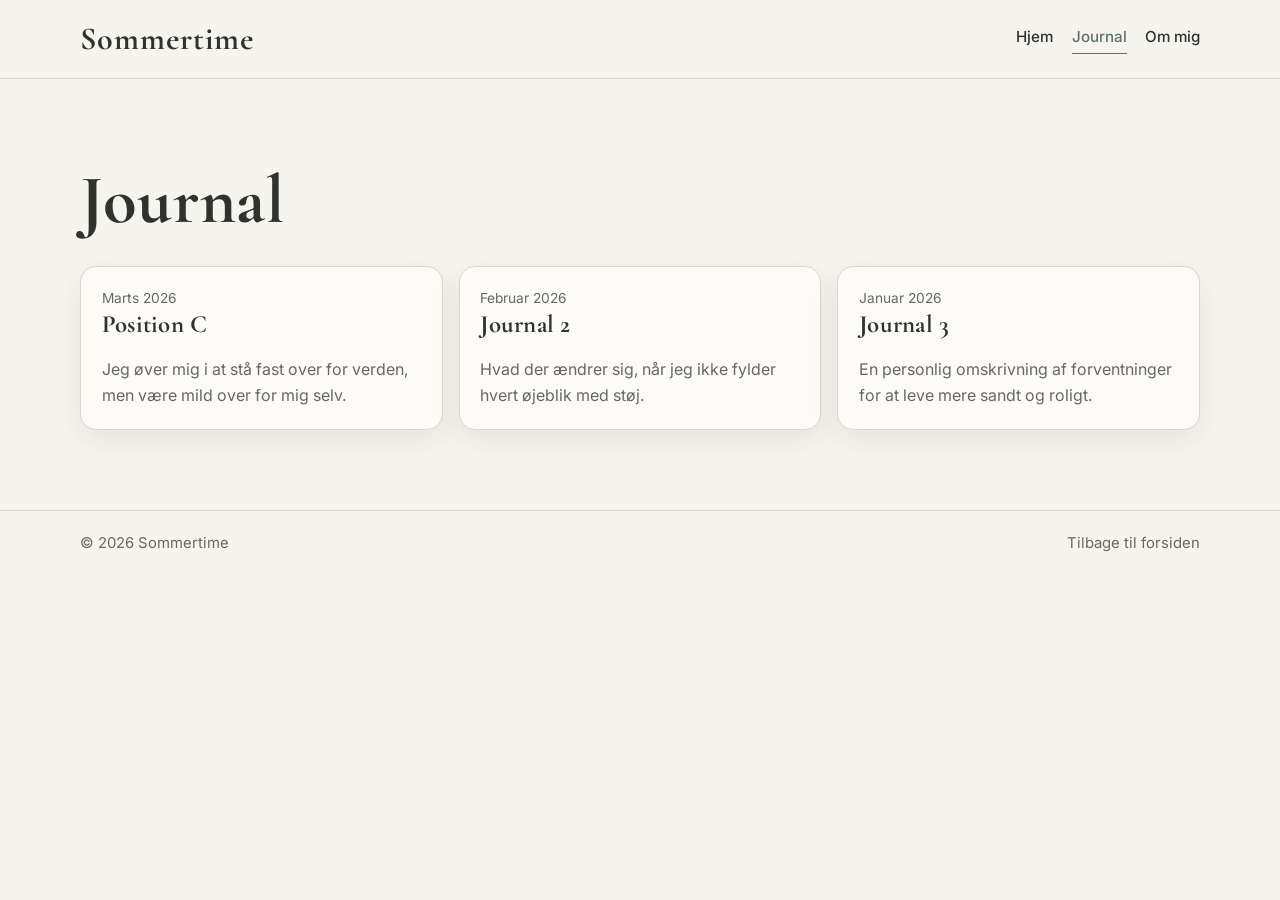
==== journal.html @ 0b249cf1 "Initial Sommertime blog Made-with: Cursor" ====
<!DOCTYPE html>
<html lang="da">
<head>
  <meta charset="UTF-8">
  <meta name="viewport" content="width=device-width, initial-scale=1.0">
  <title>Journal | Sommertime</title>
  <meta name="description" content="Læs journalindlæg på Sommertime.">
  <link rel="preconnect" href="https://fonts.googleapis.com">
  <link rel="preconnect" href="https://fonts.gstatic.com" crossorigin>
  <link href="https://fonts.googleapis.com/css2?family=Cormorant+Garamond:wght@500;600;700&family=Inter:wght@300;400;500;600&display=swap" rel="stylesheet">
  <link rel="stylesheet" href="styles.css">
</head>
<body>
  <header class="site-header">
    <div class="container header-inner">
      <a class="logo" href="index.html">Sommertime</a>
      <nav class="site-nav" aria-label="Hovedmenu">
        <a href="index.html">Hjem</a>
        <a class="active" href="journal.html">Journal</a>
        <a href="about.html">Om mig</a>
      </nav>
    </div>
  </header>

  <main>
    <section class="journal">
      <div class="container">
        <h1>Journal</h1>
        <div class="post-grid">
          <article class="post-card">
            <p class="post-meta">Marts 2026</p>
            <a class="post-card-link" href="journal-om-styrke-og-blidhed.html">
              <h3>Position C</h3>
              <p>Jeg øver mig i at stå fast over for verden, men være mild over for mig selv.</p>
            </a>
          </article>
          <article class="post-card">
            <p class="post-meta">Februar 2026</p>
            <a class="post-card-link" href="journal-stilhed-som-daglig-praksis.html">
              <h3>Journal 2</h3>
              <p>Hvad der ændrer sig, når jeg ikke fylder hvert øjeblik med støj.</p>
            </a>
          </article>
          <article class="post-card">
            <p class="post-meta">Januar 2026</p>
            <a class="post-card-link" href="journal-succes-paa-egne-vilkaar.html">
              <h3>Journal 3</h3>
              <p>En personlig omskrivning af forventninger for at leve mere sandt og roligt.</p>
            </a>
          </article>
        </div>
      </div>
    </section>
  </main>

  <footer class="site-footer">
    <div class="container footer-inner">
      <p>&copy; 2026 Sommertime</p>
      <a href="index.html">Tilbage til forsiden</a>
    </div>
  </footer>
</body>
</html>
---- styles.css ----
:root {
  --bg: #f6f4ef;
  --surface: #fcfbf8;
  --text: #2f322d;
  --muted: #65695f;
  --accent: #889b8d;
  --accent-deep: #5d7264;
  --line: #dbd6c9;
  --shadow: 0 10px 30px rgba(38, 44, 36, 0.08);
}

*,
*::before,
*::after {
  box-sizing: border-box;
}

html {
  scroll-behavior: smooth;
}

body {
  margin: 0;
  background: var(--bg);
  color: var(--text);
  font-family: "Inter", sans-serif;
  line-height: 1.65;
}

.container {
  width: min(1120px, 92%);
  margin: 0 auto;
}

.site-header {
  position: sticky;
  top: 0;
  z-index: 10;
  backdrop-filter: blur(10px);
  background: rgba(246, 244, 239, 0.88);
  border-bottom: 1px solid var(--line);
}

.home .site-header {
  position: absolute;
  width: 100%;
  background: transparent;
  border-bottom: none;
  backdrop-filter: none;
}

.header-inner {
  display: flex;
  align-items: center;
  justify-content: space-between;
  min-height: 78px;
  gap: 1.5rem;
}

.logo {
  text-decoration: none;
  color: var(--text);
  font-family: "Cormorant Garamond", serif;
  font-size: 2rem;
  font-weight: 700;
  letter-spacing: 0.03em;
}

.home .logo {
  color: #ffffff;
}

.site-nav {
  display: flex;
  gap: 1.15rem;
}

.site-nav a {
  text-decoration: none;
  color: var(--text);
  font-weight: 500;
  font-size: 0.95rem;
  padding-bottom: 0.2rem;
  border-bottom: 1px solid transparent;
  transition: border-color 0.2s ease, color 0.2s ease;
}

.site-nav a:hover,
.site-nav a.active {
  color: var(--accent-deep);
  border-color: var(--accent-deep);
}

.home .site-nav a {
  color: #ffffff;
}

.home .site-nav a:hover,
.home .site-nav a.active {
  color: #ffffff;
  border-color: #ffffff;
}

.hero {
  min-height: calc(100vh - 78px);
  display: grid;
  align-items: center;
  background:
    linear-gradient(rgba(246, 244, 239, 0.35), rgba(246, 244, 239, 0.35)),
    url("unsplash.jpg");
  background-size: cover;
  background-position: center;
  background-repeat: no-repeat;
}

.home .hero {
  min-height: 100vh;
}

.hero-content {
  max-width: 760px;
  padding-block: 4rem 5rem;
}

.hero-title {
  color: #ffffff;
  max-width: 12ch;
  text-shadow: 0 4px 16px rgba(0, 0, 0, 0.35);
  transform: translateX(-140px);
}

.hero-subtext {
  margin: 0.25rem 0 0;
  color: rgba(255, 255, 255, 0.92);
  font-size: 0.95rem;
  letter-spacing: 0.03em;
  transform: translateX(-140px);
}

.eyebrow {
  margin: 0 0 0.8rem;
  font-size: 0.83rem;
  letter-spacing: 0.16em;
  text-transform: uppercase;
  color: var(--muted);
}

h1,
h2,
h3 {
  margin: 0 0 1rem;
  font-family: "Cormorant Garamond", serif;
  line-height: 1.2;
  letter-spacing: 0.01em;
}

h1 {
  font-size: clamp(2.3rem, 6vw, 4.3rem);
  max-width: 14ch;
}

h2 {
  font-size: clamp(1.95rem, 4vw, 2.6rem);
}

h3 {
  font-size: 1.55rem;
}

.hero-text {
  margin: 0;
  max-width: 56ch;
  color: var(--muted);
  font-size: 1.05rem;
}

.button {
  display: inline-block;
  margin-top: 1.6rem;
  text-decoration: none;
  color: #f9f8f4;
  background: var(--accent-deep);
  padding: 0.72rem 1.15rem;
  border-radius: 999px;
  font-size: 0.95rem;
  font-weight: 600;
  transition: transform 0.2s ease, box-shadow 0.2s ease;
}

.button:hover {
  transform: translateY(-1px);
  box-shadow: var(--shadow);
}

.journal {
  padding: 5rem 0;
}

.post-grid {
  margin-top: 1.5rem;
  display: grid;
  grid-template-columns: repeat(3, minmax(0, 1fr));
  gap: 1rem;
}

.post-card {
  background: var(--surface);
  border: 1px solid var(--line);
  border-radius: 16px;
  padding: 1.3rem;
  box-shadow: var(--shadow);
}

.post-card-link {
  display: block;
  text-decoration: none;
}

.post-card-link h3 {
  color: var(--text);
}

.post-card-link p {
  color: var(--muted);
}

.post-card-link:hover h3 {
  color: var(--accent-deep);
}

.post-meta {
  margin: 0 0 0.4rem;
  color: var(--muted);
  font-size: 0.86rem;
}

.post-card p {
  margin: 0;
  color: var(--muted);
}

.page-main {
  min-height: calc(100vh - 160px);
  display: grid;
  align-items: center;
}

.page-content {
  max-width: 700px;
  padding: 4rem 0;
}

.entry-content h1 {
  margin-bottom: 0.9rem;
}

.entry-back-link {
  display: inline-block;
  margin-top: 1rem;
  color: var(--accent-deep);
  text-decoration: none;
  border-bottom: 1px solid transparent;
}

.entry-back-link:hover {
  border-color: var(--accent-deep);
}

.site-footer {
  border-top: 1px solid var(--line);
  padding: 1.2rem 0;
}

.footer-inner {
  display: flex;
  align-items: center;
  justify-content: space-between;
  gap: 1rem;
}

.footer-inner p,
.footer-inner a {
  margin: 0;
  color: var(--muted);
  text-decoration: none;
  font-size: 0.93rem;
}

.footer-inner a:hover {
  color: var(--accent-deep);
}

@media (max-width: 920px) {
  .hero-title {
    transform: translateX(-72px);
  }

  .hero-subtext {
    transform: translateX(-72px);
  }

  .post-grid {
    grid-template-columns: 1fr 1fr;
  }
}

@media (max-width: 700px) {
  .header-inner {
    min-height: auto;
    padding: 0.9rem 0;
    flex-direction: column;
    align-items: flex-start;
  }

  .hero {
    min-height: auto;
  }

  .hero-content {
    padding-block: 3.2rem 4rem;
  }

  .hero-title {
    transform: translateX(-24px);
  }

  .hero-subtext {
    transform: translateX(-24px);
  }

  .post-grid {
    grid-template-columns: 1fr;
  }

  .footer-inner {
    flex-direction: column;
    align-items: flex-start;
  }
}
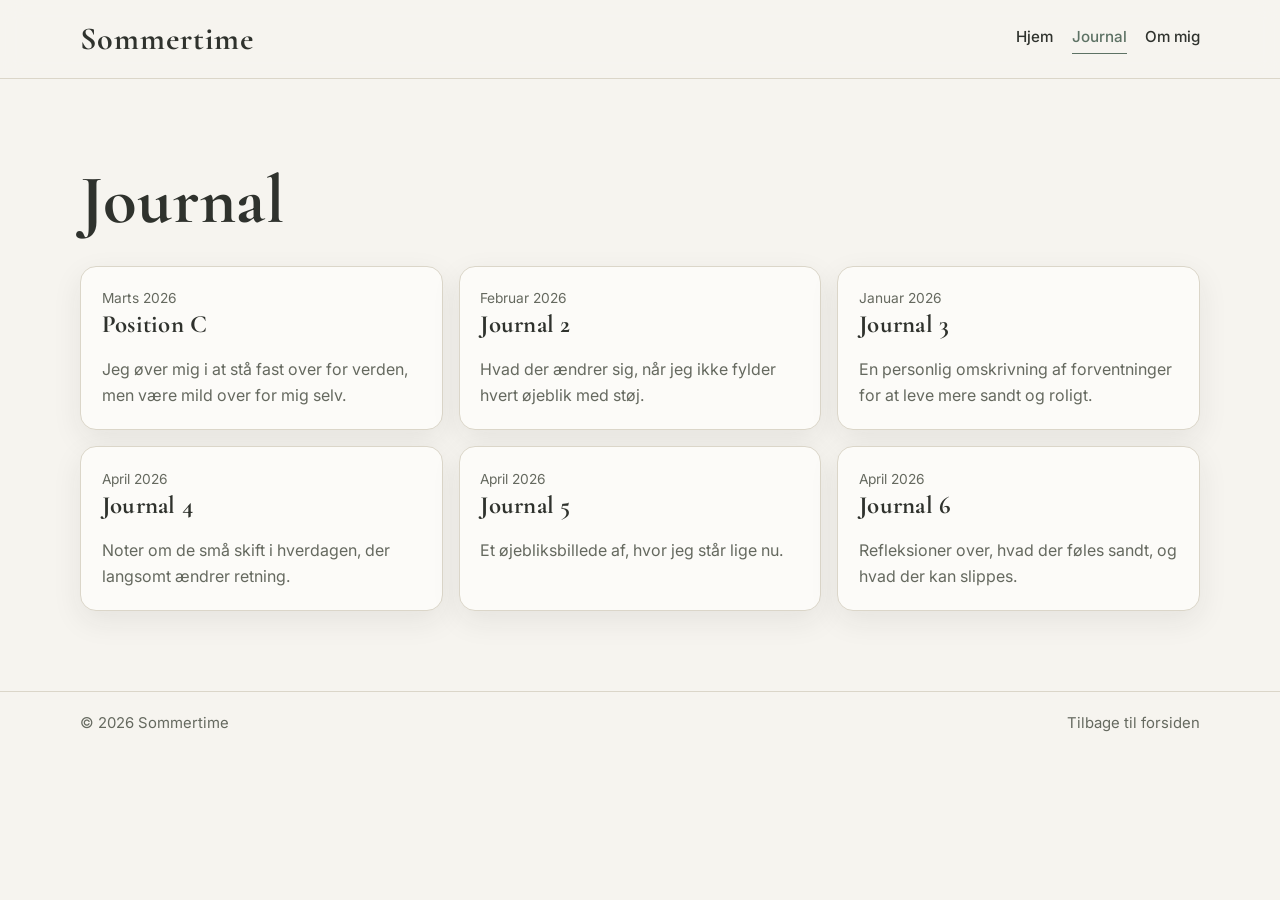
==== commit 555b752e: "Updated my Journal" ====
--- a/journal.html
+++ b/journal.html
@@ -48,6 +48,27 @@
               <p>En personlig omskrivning af forventninger for at leve mere sandt og roligt.</p>
             </a>
           </article>
+          <article class="post-card">
+            <p class="post-meta">April 2026</p>
+            <a class="post-card-link" href="journal-4.html">
+              <h3>Journal 4</h3>
+              <p>Noter om de små skift i hverdagen, der langsomt ændrer retning.</p>
+            </a>
+          </article>
+          <article class="post-card">
+            <p class="post-meta">April 2026</p>
+            <a class="post-card-link" href="journal-5.html">
+              <h3>Journal 5</h3>
+              <p>Et øjebliksbillede af, hvor jeg står lige nu.</p>
+            </a>
+          </article>
+          <article class="post-card">
+            <p class="post-meta">April 2026</p>
+            <a class="post-card-link" href="journal-6.html">
+              <h3>Journal 6</h3>
+              <p>Refleksioner over, hvad der føles sandt, og hvad der kan slippes.</p>
+            </a>
+          </article>
         </div>
       </div>
     </section>
